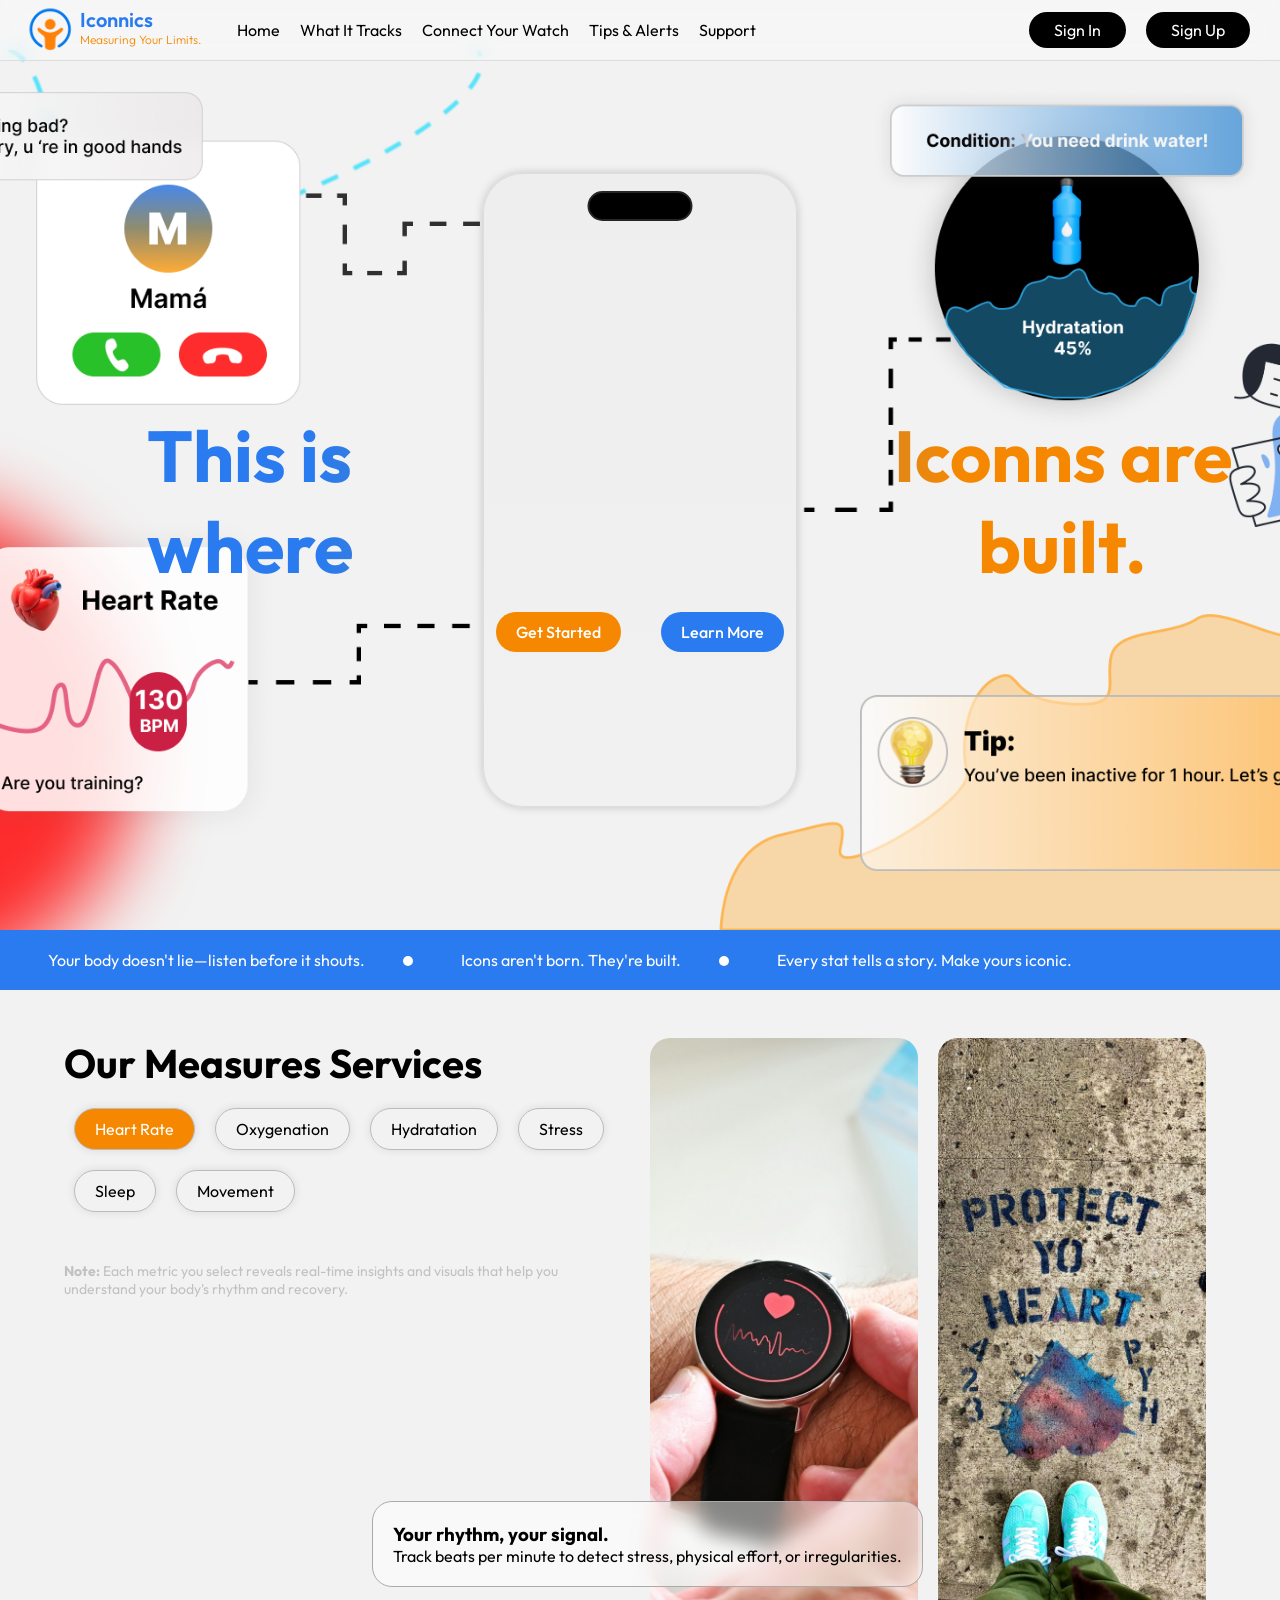
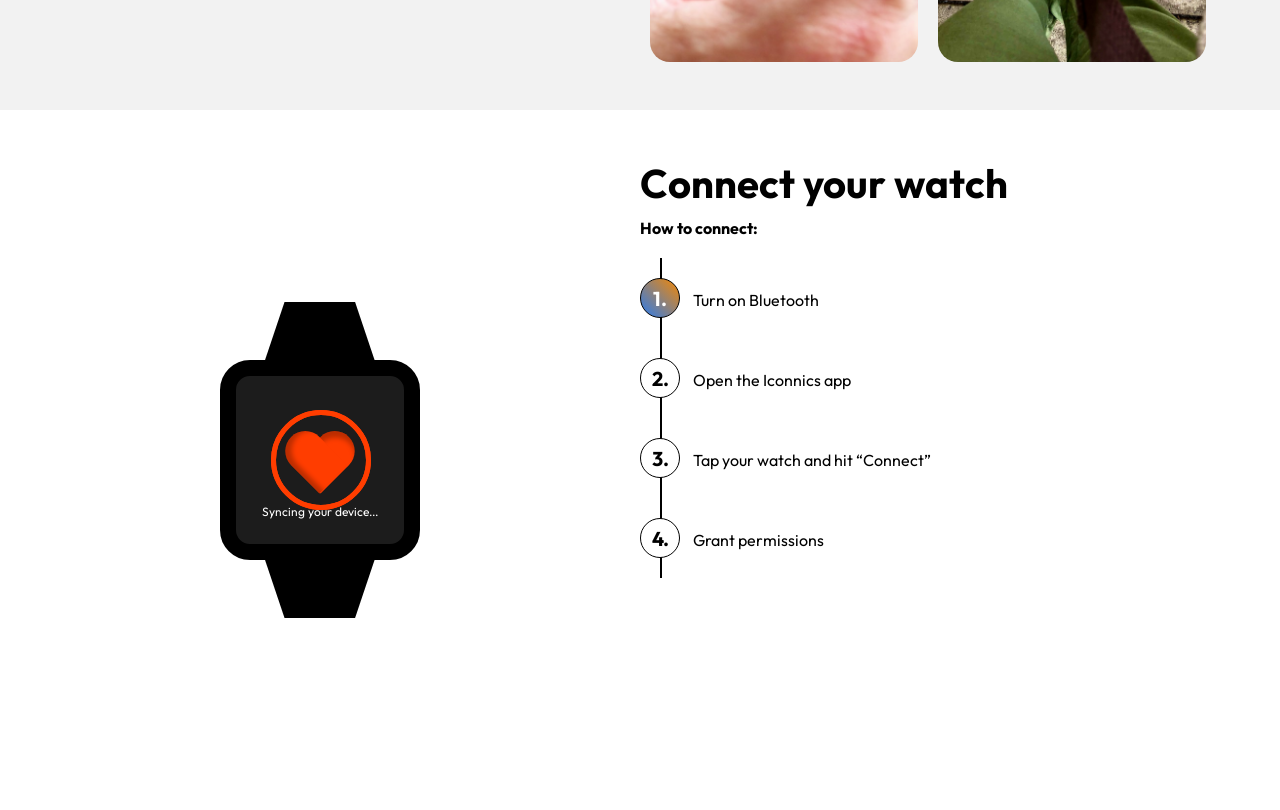
==== pages/index.html @ 95c413d4 "home page maybe ready" ====
<!DOCTYPE html>
<html lang="en">

<head>
    <meta charset="UTF-8">
    <meta name="viewport" content="width=device-width, initial-scale=1.0">
    <title>Iconnics - Ready to crush it today?</title>
    <link rel="shortcut icon" href="../images/iconnics_logo.png" type="image/x-icon">
    <link rel="stylesheet" href="../css/styles.css">
    <link href='https://cdn.boxicons.com/fonts/basic/boxicons.min.css' rel='stylesheet'>
</head>

<body>
    <div class="home_ct">
        <header class="ct_hdr">
            <div class="hdr_logo">
                <img src="../images/iconnics_logo.png" alt="Iconnics Logo">
                <p>Iconnics <span>Measuring Your Limits.</span></p>
            </div>
            <nav class="hdr_nav">
                <ul>
                    <li><a href="index.html">Home</a></li>
                    <li><a href="#features">What It Tracks</a></li>
                    <li><a href="#sync">Connect Your Watch</a></li>
                    <li><a href="#alerts">Tips & Alerts</a></li>
                    <li><a href="#support">Support</a></li>

                </ul>
                <ul>
                    <li><a href="login.html">Sign In</a></li>
                    <li><a href="register.html">Sign Up</a></li>
                </ul>
            </nav>
        </header>
        <div class="vid_ct">
            <div class="caption_vid">
                <h1>This is where <span></span> Iconns are built.</h1>
                <div class="ct_btns_vid">
                    <a href="#" class="btn_vid">Get Started</a>
                    <a href="#" class="btn_vid">Learn More</a>
                </div>
            </div>
            <div class="iphone_dinamic">
                <div class="island" id="island">
                    <div class="noti_island">
                        <div class="icon_app"><img src="../images/iconnics_logo.png" alt=""></div>

                        <div class="noti_cap">
                            <p><strong>Iconnics</strong> <span> • 1m</span></p>
                            <p>You haven't logged water in 3 hours. Stay fresh!</p>
                        </div>
                    </div>
                    <audio src="../audios/Note-iPhone.mp3" id="noti_motion"></audio>
                </div>
                <div class="cntnt">
                    <video src="../videos/men_gym.mp4" muted loop autoplay></video>
                </div>
            </div>
        </div>
        <div class="carousel_quotes">
            <div class="quote_ct">
                <div class="quote">
                    <p>Your body doesn't lie—listen before it shouts.</p>
                </div>
                <div class="quote">
                    <p>Icons aren't born. They're built.</p>
                </div>
                <div class="quote">
                    <p>Every stat tells a story. Make yours iconic.</p>
                </div>
            </div>
        </div>
        <div class="features" id="features">
            <div class="tracks">
                <div class="slctor_tracks">
                    <h2>Our Measures Services</h2>
                    <ul class="item_slctor">
                        <li class="measure active">Heart Rate</li>
                        <li class="measure">Oxygenation</li>
                        <li class="measure">Hydratation</li>
                        <li class="measure">Stress</li>
                        <li class="measure">Sleep</li>
                        <li class="measure">Movement</li>
                    </ul>
                    <ul class="notes">
                        <li>
                            <p><strong>Note: </strong> Each metric you select reveals real-time insights and visuals
                                that help you understand your body's rhythm and recovery.</p>
                        </li>
                    </ul>
                </div>
                <div class="imgs_tracks">
                    <div class="measures active">
                        <div class="item_img"><img src="../images/heart.jpg" alt=""></div>
                        <div class="item_img"><img src="../images/rate_heart.jpg" alt=""></div>
                        <div class="bubble">
                            <i class="bx bx-info-circle"></i>
                            <h3>Your rhythm, your signal.</h3>
                            <p>Track beats per minute to detect stress, physical effort, or irregularities.</p>
                        </div>
                    </div>

                    <div class="measures">
                        <div class="item_img"><img src="../images/blood.jpg" alt=""></div>
                        <div class="item_img"><img src="../images/blood_globes.jpg" alt=""></div>
                        <div class="bubble">
                            <i class="bx bx-info-circle"></i>
                            <h3>Breathe with clarity.</h3>
                            <p>Measure blood oxygen levels to ensure your body's absorbing what it needs.</p>
                        </div>
                    </div>

                    <div class="measures">
                        <div class="item_img"><img src="../images/hydrate.avif" alt=""></div>
                        <div class="item_img"><img src="../images/water.avif" alt=""></div>
                        <div class="bubble">
                            <i class="bx bx-info-circle"></i>
                            <h3>Stay fluid.</h3>
                            <p>Detect signs of dehydration and maintain optimal water balance.</p>
                        </div>
                    </div>

                    <div class="measures">
                        <div class="item_img"><img src="../images/stressed.jpg" alt=""></div>
                        <div class="item_img"><img src="../images/stress_women.jpg" alt=""></div>
                        <div class="bubble">
                            <i class="bx bx-info-circle"></i>
                            <h3>Your mind speaks too.</h3>
                            <p>Analyze tension patterns and get alerts when your body needs a break.</p>
                        </div>
                    </div>

                    <div class="measures">
                        <div class="item_img"><img src="../images/sleep_tracker.jpg" alt=""></div>
                        <div class="item_img"><img src="../images/sleeping.avif" alt=""></div>
                        <div class="bubble">
                            <i class="bx bx-info-circle"></i>
                            <h3>Rest well, perform better.</h3>
                            <p>Evaluate sleep quality and duration to boost recovery and daily energy.</p>
                        </div>
                    </div>

                    <div class="measures">
                        <div class="item_img"><img src="../images/run_walk.jpg" alt=""></div>
                        <div class="item_img"><img src="../images/bikes_run.jpg" alt=""></div>
                        <div class="bubble">
                            <i class="bx bx-info-circle"></i>
                            <h3>Every step matters.</h3>
                            <p>Track physical activity—from walks to workouts—to keep your rhythm strong.</p>
                        </div>
                    </div>
                </div>
            </div>
        </div>
        <div class="sync" id="sync">
            <div class="watch_device">
                <div class="watch">
                    <div class="loaders"><span class="radar"></span><span class="loader"></span></div>
                    <div class="watch_txt">
                        <p>Syncing your device...</p>
                    </div>
                </div>
            </div>
            <div class="steps">
                <h2>Connect your watch</h2>
                <p><strong>How to connect:</strong></p>
                <div class="quick_steps">
                    <ol>
                        <li class="stp_item active"><span>1. </span> Turn on Bluetooth</li>
                        <li class="stp_item"><span>2. </span> Open the Iconnics app</li>
                        <li class="stp_item"><span>3. </span> Tap your watch and hit “Connect”</li>
                        <li class="stp_item"><span>4. </span> Grant permissions</li>
                     </ol>
                </div>
            </div>
        </div>
    </div>
    <script src="../js/index.js"></script>
</body>

</html>
---- css/styles.css ----
@import url('https://fonts.googleapis.com/css2?family=Outfit:wght@100..900&display=swap');
@import url(../css/loader.css);
@import url(../css/radar.css);
*{
    padding: 0;
    margin: 0;
    box-sizing: border-box;
}
html{
    scroll-behavior: smooth;
}
body{
    font-family: 'Outfit', sans-serif;
    margin: 0;
    background-color: #f2f2f2;
    padding: 0;
    box-sizing: border-box;
}
.home_ct{
    width: 100%;
    overflow: hidden;
}
.home_ct .ct_hdr{
    width: 100%;
    height: auto;
    position: fixed;
    top: 0;
    border-bottom: 1px solid #ddd;
    z-index: 500;
    background-color: #ffffff50;
    backdrop-filter: blur(10px);
    -webkit-backdrop-filter: blur(10px);
    display: flex;
    justify-content: space-between;
    align-items: center;
    padding: 0 20px;
}
.home_ct .ct_hdr .hdr_logo{
    width: 20%;
    overflow: hidden;
    display: inline-flex;
    align-items: center;
    justify-content: flex-start;
}
.home_ct .ct_hdr .hdr_logo img{
    width: 60px;
    height: 60px;
    object-fit: cover;
    object-position: center;
    vertical-align: top;
}
.home_ct .ct_hdr .hdr_logo p{
    color: #297bef;
    font-size: 1.25rem;
    display: flex;
    flex-direction: column;
    line-height: 1.25rem;
    font-weight: 600;
}
.home_ct .ct_hdr .hdr_logo p span{
    font-size: 0.75rem;
    color: #f68801;
    border-radius: 15px;
    font-weight: 300;
}

.home_ct .ct_hdr .hdr_nav{
    display: flex;
    width: 100%;
    justify-content: space-between;
    align-items: center;
}
.home_ct .ct_hdr .hdr_nav ul{
    list-style: none;
    display: flex;
    align-items: center;
    justify-content: flex-end;
}
.home_ct .ct_hdr .hdr_nav ul li{
    padding: 0 10px;
    border-radius: 25px;
}
.home_ct .ct_hdr .hdr_nav ul li a{
    color: #000;
    display: inline-flex;
    align-items: center;
    text-decoration: none;
}

.home_ct .ct_hdr .hdr_nav ul:nth-child(2) li a{
    color: #fff;
    background-color: #000;
    padding: 8px 25px;
    border-radius: 25px;
    transition: all .3s ease;
}

.home_ct .vid_ct{
    width: 100%;
    height: calc(100vh - 20px);
    background-image: url(../images/Cover_HPage.png);
    background-position: center;
    background-size: cover;
    overflow: hidden;
    display: flex;
    align-items: center;
    position: relative;
    flex-direction: column;
    z-index: 1;
    margin-top: 50px;
    justify-content: center;
}
.home_ct .vid_ct .caption_vid{
    position: absolute;
    top: calc(50% - 80px);
    width: 100%;
    height: auto;
    text-align: center;
    color: transparent;
    background: linear-gradient(90deg, #297bef 25%, #f68801 75%);
    background-clip: text;
    font-weight: 700;
    z-index: 100;
}
.home_ct .vid_ct .caption_vid h1{
    font-size: 4.5rem;
    width: 100%;
    margin-left: 40px;
    display: inline-flex;
    align-items: center;
    justify-content: center;
}
.home_ct .vid_ct .caption_vid h1 span{
    display: inline-block;
    width: 350px;
    height: 10px;
}

.home_ct .vid_ct .caption_vid .ct_btns_vid{
    width: 100%;
    margin-top: 20px;
    display: flex;
    align-items: center;
    justify-content: center;
}
.home_ct .vid_ct .caption_vid .ct_btns_vid a{
    margin: 0 20px;
    padding: 10px 20px;
    border-radius: 25px;
    font-size: 1rem;
    color: #fff;
    font-weight: 500;
    background-color: #f68801;
    text-decoration: none;
}
.home_ct .vid_ct .caption_vid .ct_btns_vid a:nth-child(2){
    background-color: #297bef;
}
.home_ct .vid_ct .iphone_dinamic{
    width: 314px;
    height: 634px;
    padding: 10px;
    background: linear-gradient(180deg, #eee 0%, #f1f1f1 100%);
    border-radius: 40px;
    border: 1px solid #ddd;
    position: relative;
    overflow: hidden;
    box-shadow: 0 0 10px rgba(0,0,0,.2);
}

.home_ct .vid_ct .iphone_dinamic .island{
    width: 105px;
    height: 30px;
    border: 2px solid #252525;
    border-radius: 30px;
    background-color: #000;
    position: absolute;
    top: calc(5% - 15px);
    left: 50%;
    transform: translateX(-50%);
    z-index: 10;
}
.home_ct .vid_ct .iphone_dinamic .island .noti_island{
    opacity: 0;
    width: 100%;
    padding: 10px;
    transition: all .3s ease;
    height: 100%;
}
.home_ct .vid_ct .iphone_dinamic .island .noti_island .icon_app,
.home_ct .vid_ct .iphone_dinamic .island .noti_island .icon_app .noti_cap p{
    opacity: 0;
    transition: all .3s ease;
}
/*this animation need a active class to work*/
@keyframes expand {
    0%{
        width: 105px;
        height: 30px;
    }
    100%{
        width: 90%;
        height: 100px;
        border-radius: 20px;
    }
}

.home_ct .vid_ct .iphone_dinamic .island.active .noti_island{
    opacity: 1;
    display: flex;
    width: 100%;
    height: 100%;
    align-items: center;
    justify-content: space-between;
    animation-delay: 1s;
}
.home_ct .vid_ct .iphone_dinamic .island.active .noti_island .icon_app{
    width: 50px;
    height: 45px;
    margin-right: 10px;
    opacity: 1;
    border-radius: 10px;
    background-color: #fff;
    vertical-align: top;
}
.home_ct .vid_ct .iphone_dinamic .island.active .noti_island .icon_app img{
    width: 100%;
    height: 100%;
    object-fit: cover;
    object-position: center;
    vertical-align: top;
}
.home_ct .vid_ct .iphone_dinamic .island.active .noti_island .noti_cap{
    width: 100%;
    font-size: 0.85rem;
    font-weight: 500;
}
.home_ct .vid_ct .iphone_dinamic .island.active .noti_island .noti_cap p:nth-child(1){
    font-weight: 700;
    display: flex;
    opacity: 1;
    color: #fff;
    justify-content: space-between;
}
.home_ct .vid_ct .iphone_dinamic .island.active .noti_island .noti_cap p:nth-child(2){
    font-weight: 400;
    opacity: 1;
    color: #fff;
}

.home_ct .vid_ct .iphone_dinamic .cntnt{
    width: 100%;
    height: 100%;
    border-radius: 30px;
    overflow: hidden;
}
.home_ct .vid_ct .iphone_dinamic .cntnt video{
    width: 100%;
    height: 100%;
    object-fit: cover;
    object-position: center;
}
.home_ct .carousel_quotes{
    width: 100%;
    height: auto;
    padding: 20px 0;
    background-color: #297bef;
    color: #fff;
    overflow: hidden;
}
.home_ct .carousel_quotes .quote_ct{
    display: inline-flex;
    white-space: nowrap;
    position: relative;
    animation: scrollQuotes 30s linear infinite;
}
.home_ct .carousel_quotes .quote_ct .quote{
    padding: 0 3rem;
    position: relative;
    display: inline-flex;
    align-items: center;
    justify-content: flex-end;
}
.home_ct .carousel_quotes .quote_ct .quote:nth-child(1):after,
.home_ct .carousel_quotes .quote_ct .quote:nth-child(2):after{
    position: absolute;
    content: "";
    padding: 5px;
    display: inline-block;
    top: calc(50% - 4px);
    z-index: 1;
    right: 0;
    border-radius: 50%;
    background-color: #fff;
}
@keyframes scrollQuotes {
  0% {
    transform: translateX(150%);
  }
  100% {
    transform: translateX(-100%);
  }
}
.home_ct .features{
    width: 100%;
    overflow: hidden;
    height: 80vh;
    display: flex;
    align-items: flex-start;
    justify-content: flex-start;
}
.home_ct .features .tracks{
    width: 90%;
    height: 100%;
    padding: 3rem 0;
    margin: auto;
    display: flex;
    align-items: flex-start;
    justify-content: space-between;
}
.home_ct .features .tracks .slctor_tracks{
    width: 50%;
    overflow: hidden;
}
.home_ct .features .tracks .slctor_tracks h2{
    font-size: 2.5rem;
    font-weight: 700;
    color: #000;
}
.home_ct .features .tracks .slctor_tracks .item_slctor,
.home_ct .features .tracks .slctor_tracks .notes{
    width: 100%;
    display: flex;
    margin: 10px 0;
    flex-wrap: wrap;
    list-style: none;
}
.home_ct .features .tracks .slctor_tracks .notes p{
    font-size: .875rem;
    color: #c1c1c1;
    margin: 30px 0;
    padding-right: 4.5rem;
}
.home_ct .features .tracks .slctor_tracks .item_slctor li{
    padding: 10px 20px;
    border-radius: 25px;
    margin: 10px;
    box-shadow: 0 0 10px rgba(0,0,0,.1);
    border: 1px solid #bbb;
    cursor: pointer;
    transition: all .3s ease;
}
.home_ct .features .tracks .slctor_tracks .item_slctor li:hover{
    background-color: #f68801;
    color: #fff;
}
.home_ct .features .tracks .slctor_tracks .item_slctor li.active{
    background-color: #f68801;
    color: #fff;
}
.home_ct .features .tracks .imgs_tracks{
    width: 50%;
    height: 100%;
    display: flex;
    align-items: center;
}
.home_ct .features .tracks .imgs_tracks .measures{
    min-width: 100%;
    height: 100%;
    display: none;
    position: relative;
    align-items: flex-start;
    flex-wrap: wrap;
}
.home_ct .features .tracks .imgs_tracks .measures .item_img{
    width: calc(50% - 20px);
    margin: 0 10px;
    height: 100%;
}
.home_ct .features .tracks .imgs_tracks .measures .item_img img{
    width: 100%;
    height: 100%;
    object-fit: cover;
    object-position: center;
    vertical-align: top;
    border-radius: 20px;
}
.home_ct .features .tracks .imgs_tracks .measures .bubble{
    position: absolute;
    width: max-content;
    opacity: 0;
    padding: 20px;
    background-color: #ffffff80;
    backdrop-filter: blur(10px);
    outline: none;
    height: max-content;
    left: calc(-50% + 20px);
    bottom: calc(20% - 50px);
    border-radius: 20px;
    display: flex;
    align-items: flex-start;
    justify-content: center;
    flex-direction: column;
    border: 1px solid #aaa;
    z-index: 100;
    transition: all .3s ease;
}
.home_ct .features .tracks .imgs_tracks .measures .bubble i{
    font-size: 2rem;
}
/*measures active class added*/
.home_ct .features .tracks .imgs_tracks .measures.active{
    display: flex;
}
.home_ct .features .tracks .imgs_tracks .measures.active .item_img{
    animation: zoomMove 1s ease-in forwards;
    display: block;
}
.home_ct .features .tracks .imgs_tracks .measures.active .item_img:nth-child(2){
    animation-delay: .03s;
}
.home_ct .features .tracks .imgs_tracks .measures.active .bubble{
    animation: moveBubble 1s ease-in forwards;
    animation-delay: 1s;
}
@keyframes zoomMove {
    0%{
        transform: scale(.5) translateY(150%);
        opacity: 0;
    }
    100%{
        transform: scale(1) translateY(0);
        opacity: 1;
    }
}
@keyframes moveBubble {
    0%{
        transform: scale(.5) translateX(100%);
        opacity: 0;
    }
    100%{
        transform: scale(1) translateX(0);
        opacity: 1;
    }
}
/*sync section*/
.home_ct .sync{
    width: 100%;
    height: calc(80vh - 20px);
    padding: 3rem 0;
    background-color: #fff;
    display: flex;
    align-items: center;
    justify-content: center;
}
.home_ct .sync .watch_device{
    width: 50%;
}
.home_ct .sync .watch_device .watch{
    width: 200px;
    height: 200px;
    margin: auto;
    background: #1c1c1c;
    border: 1rem solid #000;
    position: relative;
    border-radius: 30px;
}
.home_ct .sync .watch_device .watch::before{
    content: "";
    z-index: 1;
    background-color: #000;
    top: calc(-50% + 10px);
    left: calc(50% - 59px);
    width: 70%;
    height: 70px;
    clip-path: polygon(20% 0%, 80% 0%, 100% 100%, 0% 100%);
    position: absolute;
}
.home_ct .sync .watch_device .watch::after{
    content: "";
    z-index: 1;
    background-color: #000;
    bottom: calc(-50% + 10px);
    left: calc(50% - 59px);
    width: 70%;
    height: 70px;
    clip-path: polygon(20% 0%, 80% 0%, 100% 100%, 0% 100%);
    transform: rotate(180deg);
    position: absolute;
}

.home_ct .sync .watch_device .watch .loaders{
    width: 100%;
    height: 100%;
    position: relative;
}
.home_ct .sync .watch_device .watch .watch_txt{
    position: absolute;
    bottom: 25px;
    color: #fff;
    width: 100%;
    text-align: center;
    font-size: .75rem;
}
.home_ct .sync .steps{
    width: 50%;
    height: 100%;
}
.home_ct .sync .steps h2{
    font-size: 2.5rem;
    font-weight: 700;
    margin-bottom: 10px;
}
.home_ct .sync .steps .quick_steps ol{
    width: 100%;
    position: relative;
    list-style: none;
    margin: 20px 0;
}
.home_ct .sync .steps .quick_steps ol li{
    padding: 20px 0;
}
.home_ct .sync .steps .quick_steps ol li span{
    font-size: 1.25rem;
    font-weight: 700;
    width: 40px;
    height: 40px;
    border: 1px solid #000;
    margin-right: 10px;
    color: #000;
    background-color: #fff;
    transition: .3s ease all;
    display: inline-flex;
    align-items: center;
    justify-content: center;
    position: relative;
    z-index: 2;
    border-radius: 50%;
}
.home_ct .sync .steps .quick_steps ol li.active span{
    background: linear-gradient(45deg, #297bef 0%, #f68801 100%);
    color: #fff;
}
.home_ct .sync .steps .quick_steps ol::before{
    width: 2px;
    height: 100%;
    content: "";
    background-color: #000;
    position: absolute;
    top: 0;
    left: 20px;
    z-index: 1;
}
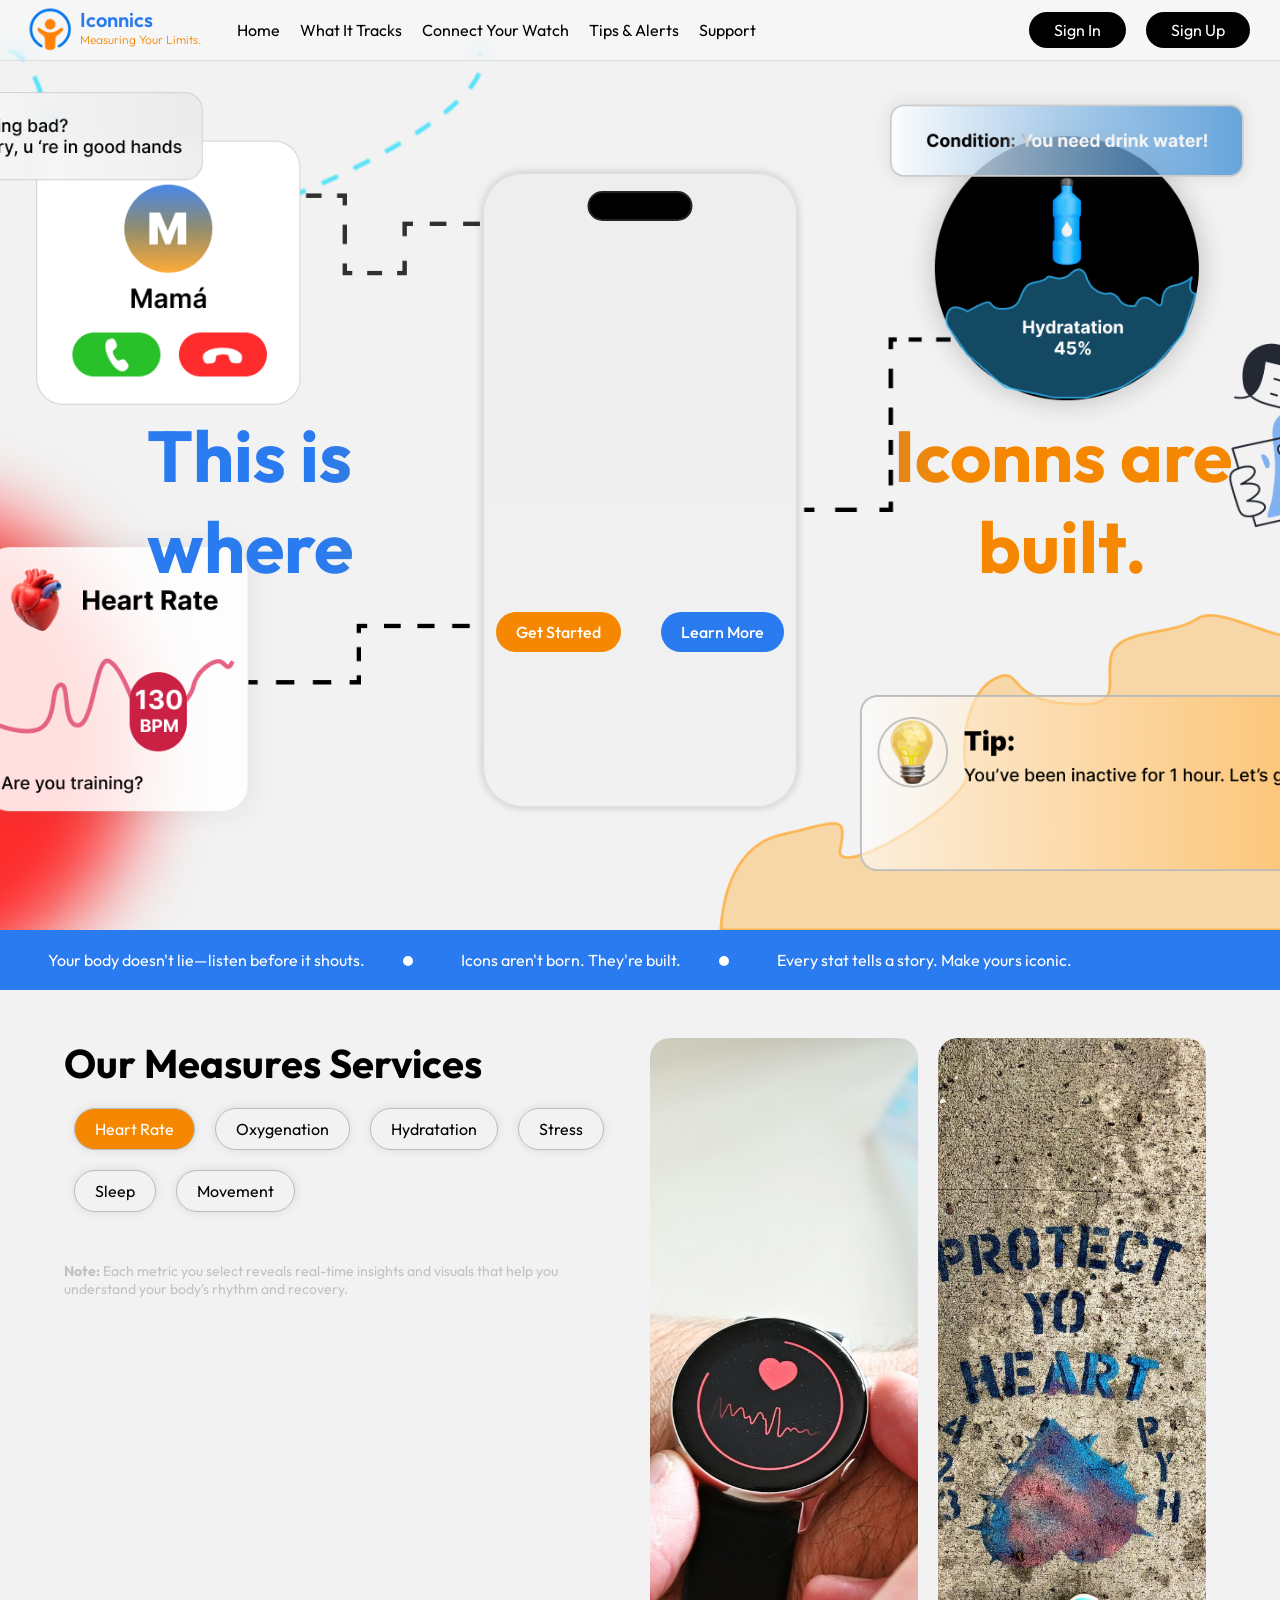
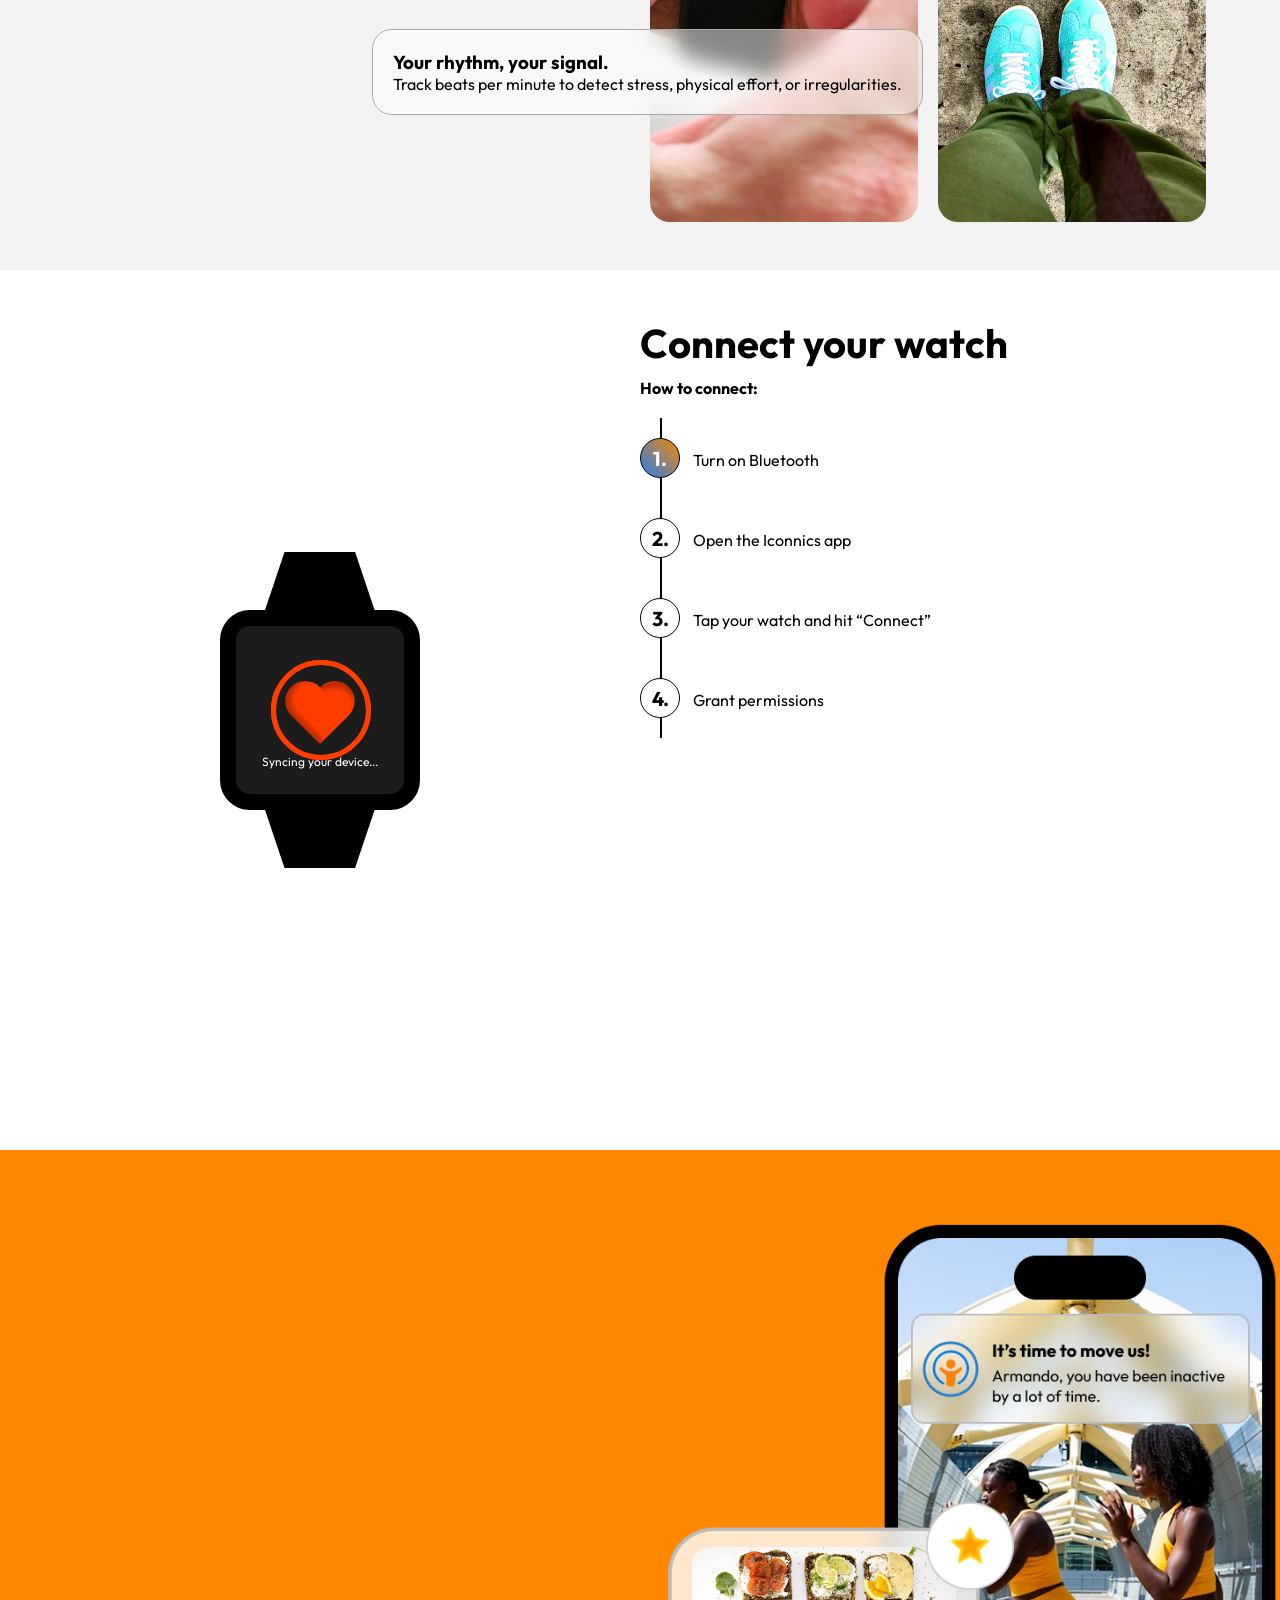
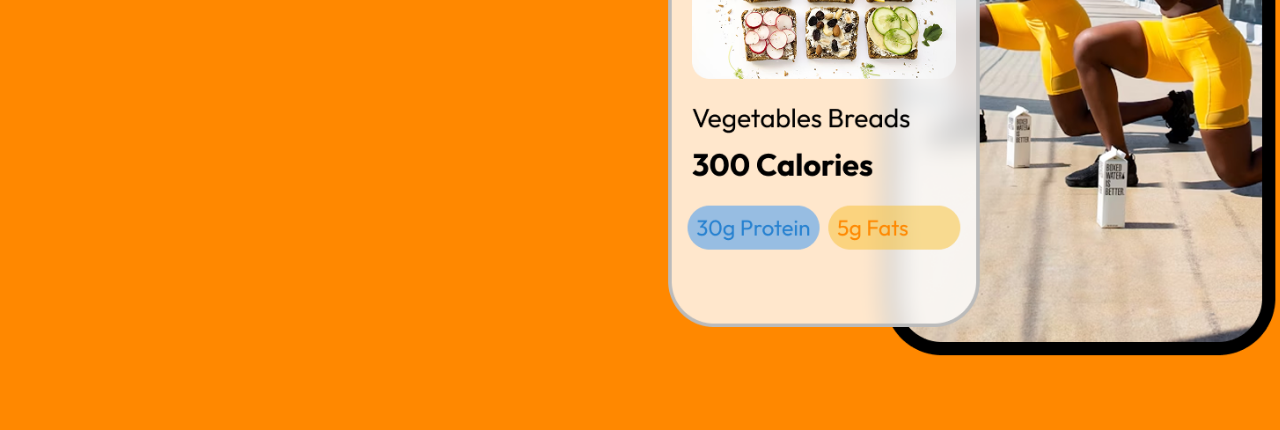
==== commit 7c8cd96a: "home page maybe finished" ====
--- a/pages/index.html
+++ b/pages/index.html
@@ -174,6 +174,9 @@
                 </div>
             </div>
         </div>
+        <div class="alerts" id="alerts">
+            <div class="cap_alerts"></div>
+        </div>
     </div>
     <script src="../js/index.js"></script>
 </body>
--- a/css/styles.css
+++ b/css/styles.css
@@ -304,7 +304,7 @@
 .home_ct .features{
     width: 100%;
     overflow: hidden;
-    height: 80vh;
+    height: calc(100vh - 20px);
     display: flex;
     align-items: flex-start;
     justify-content: flex-start;
@@ -446,7 +446,7 @@
 /*sync section*/
 .home_ct .sync{
     width: 100%;
-    height: calc(80vh - 20px);
+    height: calc(100vh - 20px);
     padding: 3rem 0;
     background-color: #fff;
     display: flex;
@@ -550,4 +550,12 @@
     top: 0;
     left: 20px;
     z-index: 1;
+}
+.home_ct .alerts{
+    width: 100%;
+    height: calc(100vh - 20px);
+    background-image: url(../images/alerts.png);
+    background-position: center;
+    background-size: cover;
+    vertical-align: top;
 }
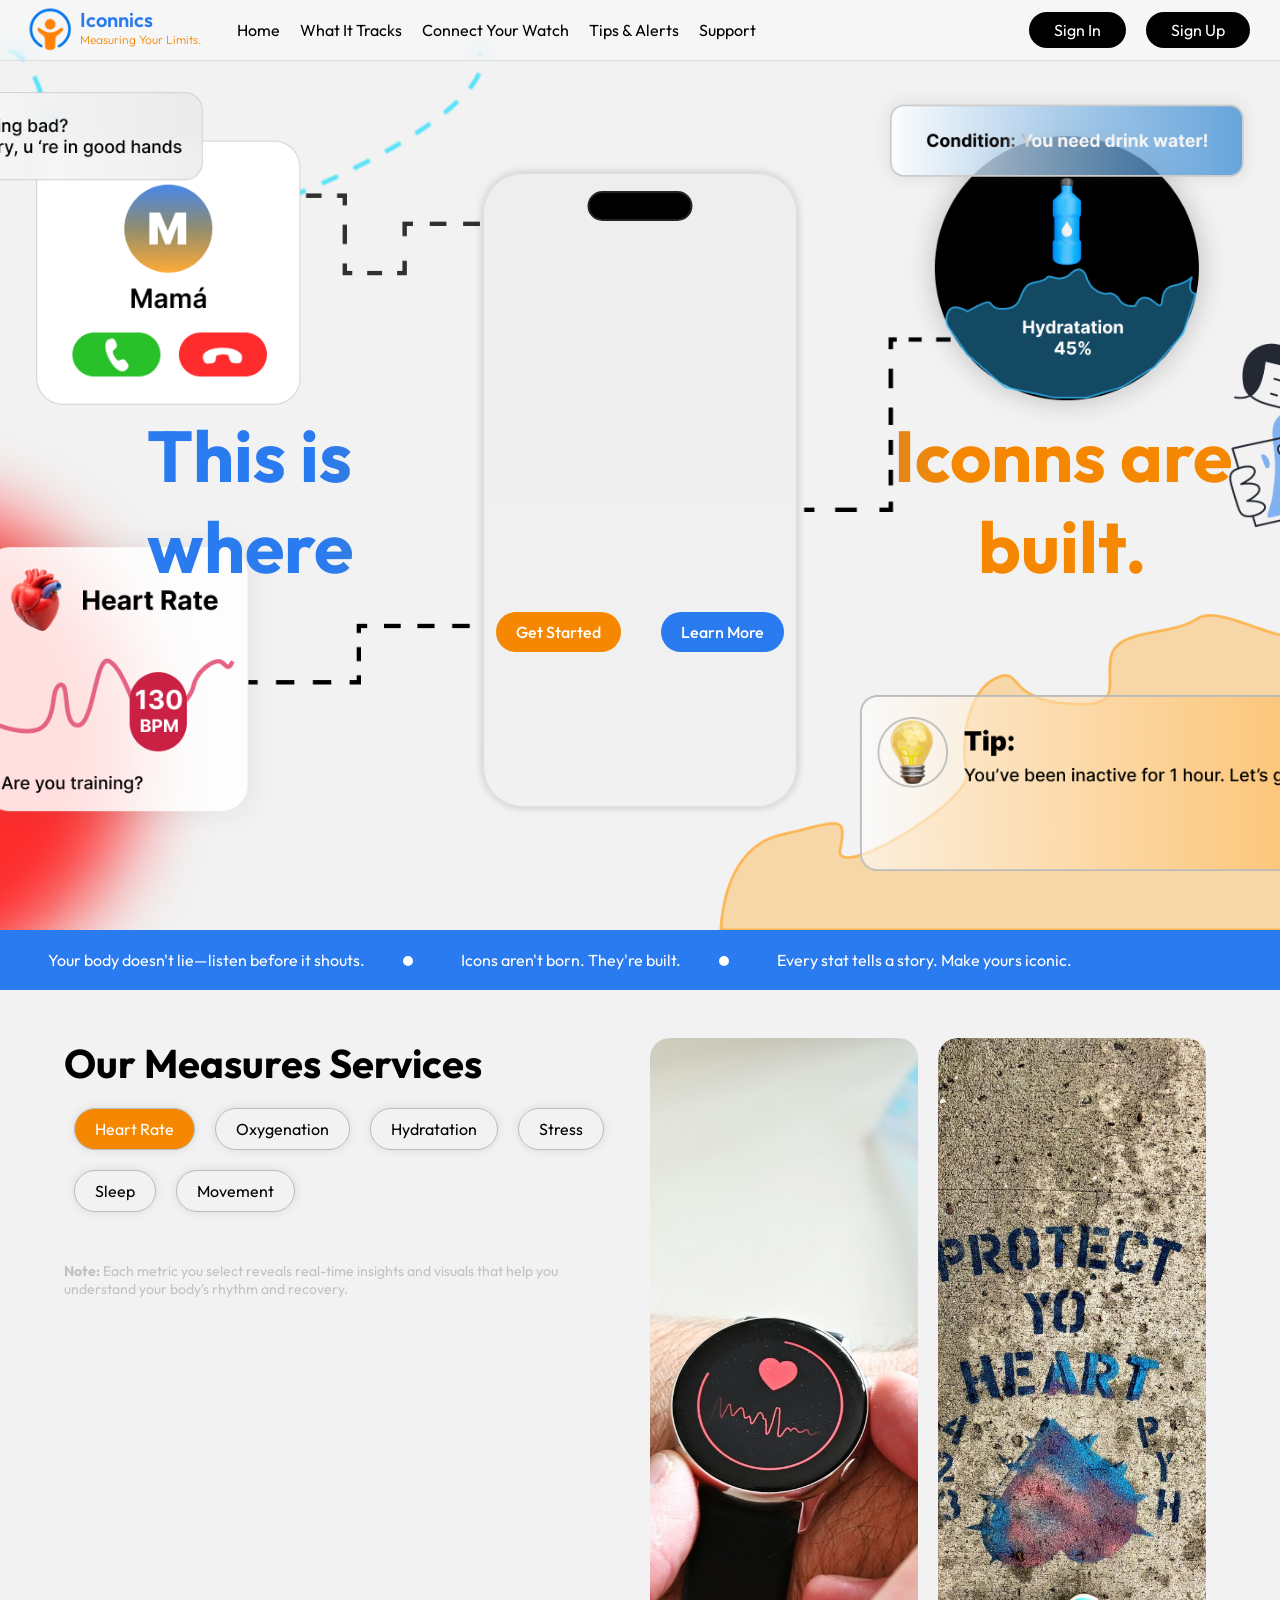
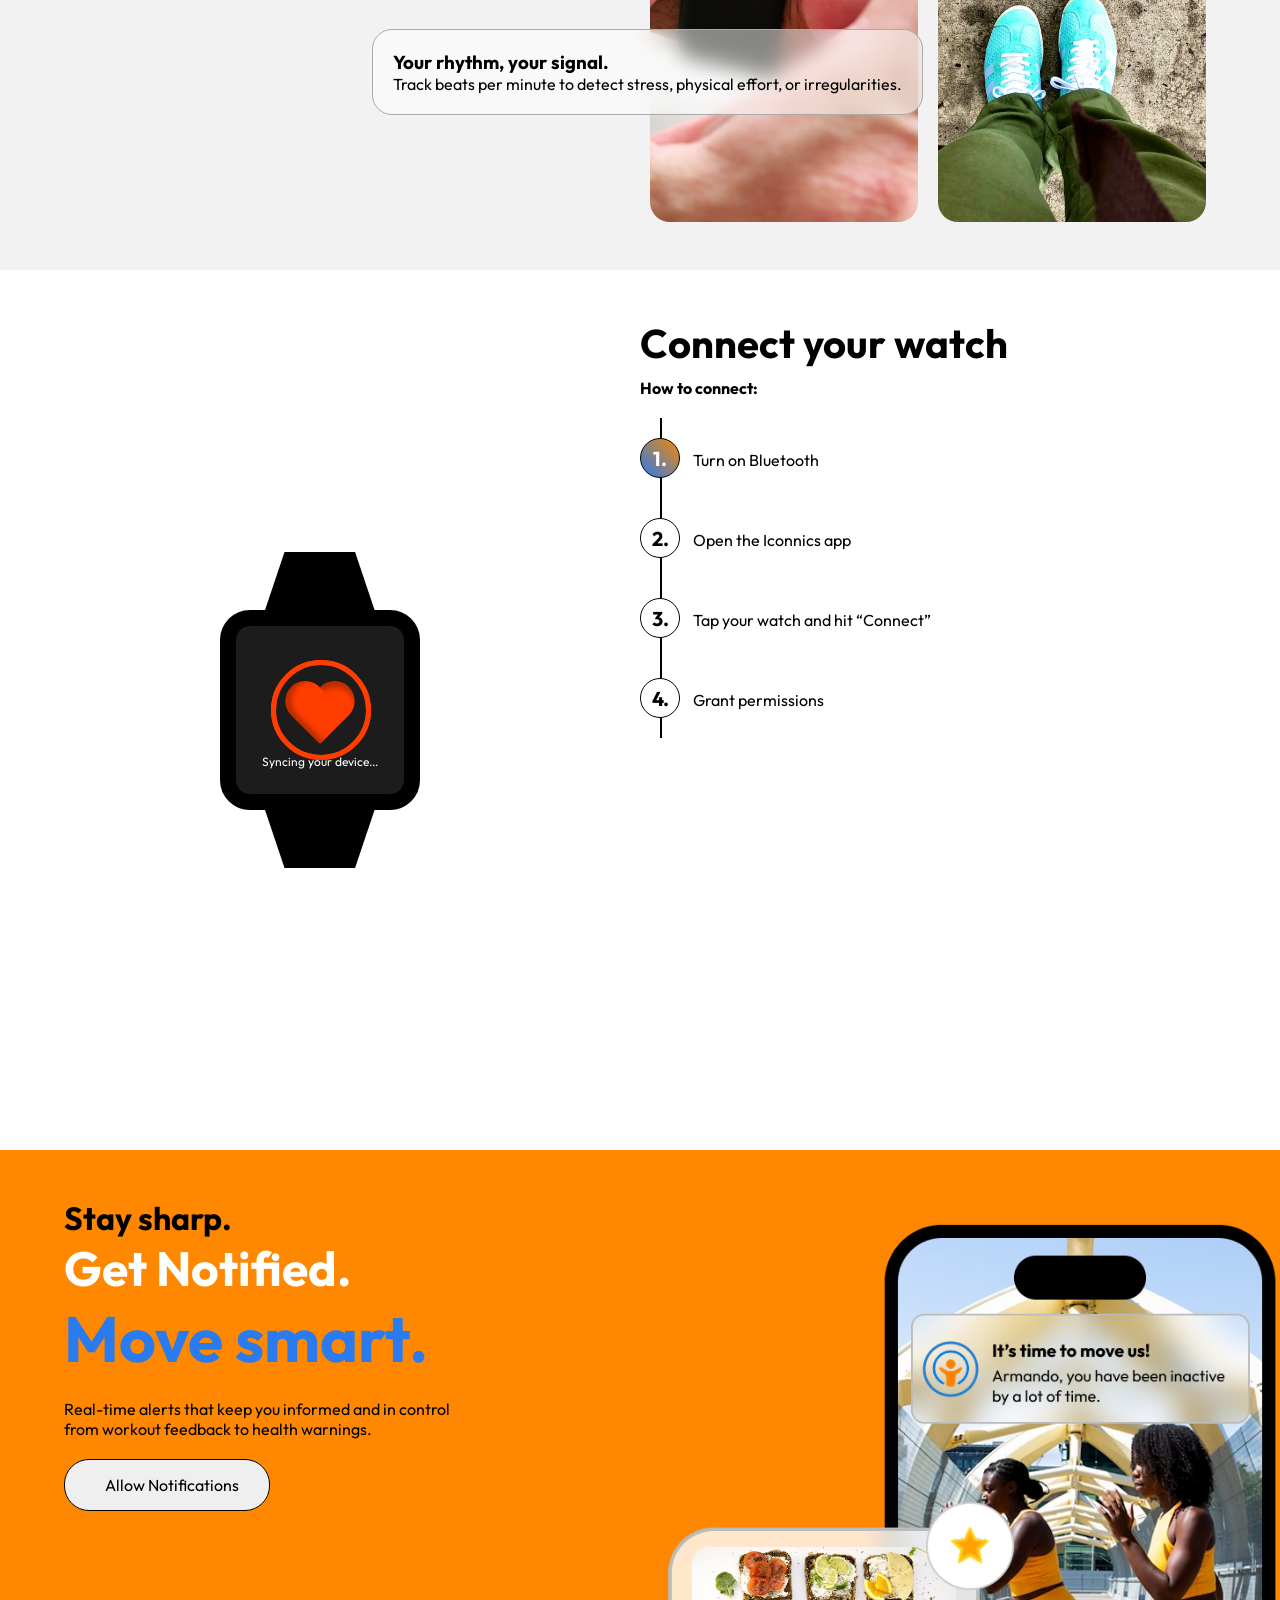
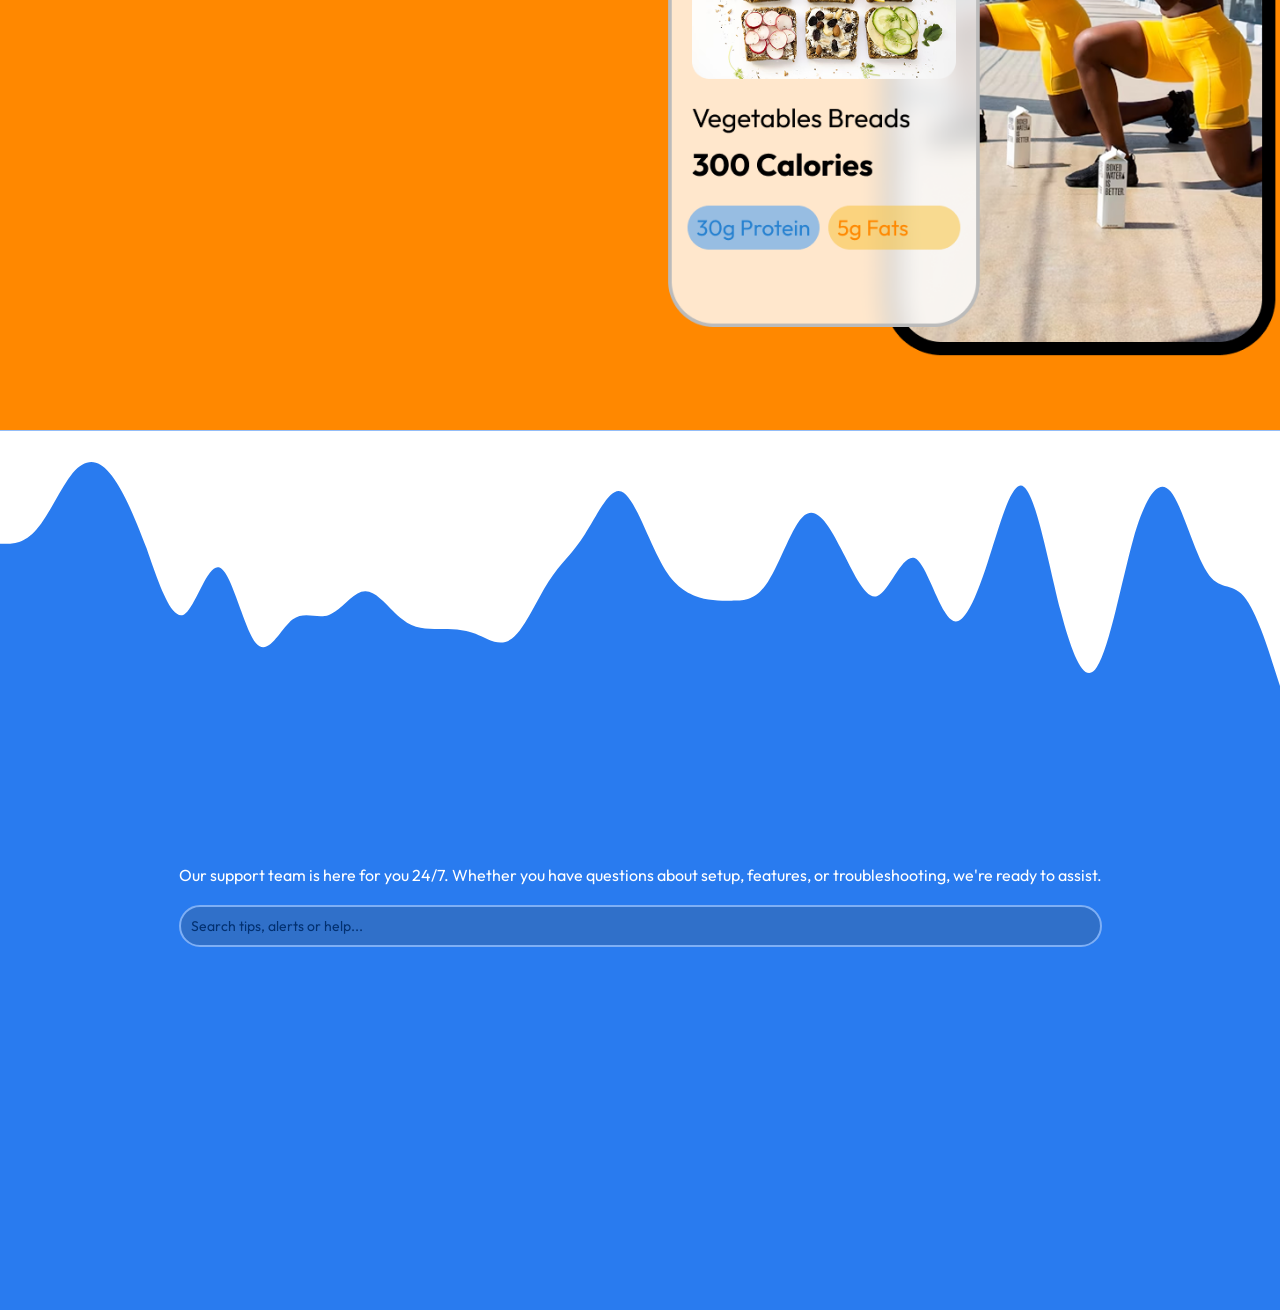
==== commit e96887fc: "landing finished" ====
--- a/pages/index.html
+++ b/pages/index.html
@@ -175,7 +175,25 @@
             </div>
         </div>
         <div class="alerts" id="alerts">
-            <div class="cap_alerts"></div>
+            <div class="cap_alerts">
+                <h4>Stay sharp.</h4>
+                <h3>Get Notified.</h3>
+                <h2>Move smart.</h2>
+                <p>Real-time alerts that keep you informed and in control <br>from workout feedback to health warnings.</p>
+                <div class="btn_push">
+                    <button id="allownoti" type="button" role="button"> <i class="bx bx-bell"></i> Allow Notifications</button>
+                </div>
+            </div>
+        </div>
+        <div class="support" id="support">
+            <div class="support_ct">
+                <h2>Need Help?</h2>
+                <p>Our support team is here for you 24/7. Whether you have questions about setup, features, or troubleshooting, we're ready to assist.</p>
+                <div class="srchr">
+                    <input type="text" placeholder="Search tips, alerts or help...">
+                </div>
+                <svg xmlns="http://www.w3.org/2000/svg" viewBox="0 0 1440 320"><path fill="#fff" fill-opacity="1" d="M0,32L6.9,53.3C13.7,75,27,117,41,133.3C54.9,149,69,139,82,160C96,181,110,235,123,250.7C137.1,267,151,245,165,197.3C178.3,149,192,75,206,53.3C219.4,32,233,64,247,117.3C260.6,171,274,245,288,256C301.7,267,315,213,329,170.7C342.9,128,357,96,370,106.7C384,117,398,171,411,176C425.1,181,439,139,453,133.3C466.3,128,480,160,494,186.7C507.4,213,521,235,535,224C548.6,213,562,171,576,149.3C589.7,128,603,128,617,128C630.9,128,645,128,658,133.3C672,139,686,149,699,176C713.1,203,727,245,741,250.7C754.3,256,768,224,782,202.7C795.4,181,809,171,823,149.3C836.6,128,850,96,864,85.3C877.7,75,891,85,905,90.7C918.9,96,933,96,946,96C960,96,974,96,987,106.7C1001.1,117,1015,139,1029,138.7C1042.3,139,1056,117,1070,112C1083.4,107,1097,117,1111,106.7C1124.6,96,1138,64,1152,80C1165.7,96,1179,160,1193,165.3C1206.9,171,1221,117,1234,112C1248,107,1262,149,1275,186.7C1289.1,224,1303,256,1317,272C1330.3,288,1344,288,1358,272C1371.4,256,1385,224,1399,208C1412.6,192,1426,192,1433,192L1440,192L1440,320L1433.1,320C1426.3,320,1413,320,1399,320C1385.1,320,1371,320,1358,320C1344,320,1330,320,1317,320C1302.9,320,1289,320,1275,320C1261.7,320,1248,320,1234,320C1220.6,320,1207,320,1193,320C1179.4,320,1166,320,1152,320C1138.3,320,1125,320,1111,320C1097.1,320,1083,320,1070,320C1056,320,1042,320,1029,320C1014.9,320,1001,320,987,320C973.7,320,960,320,946,320C932.6,320,919,320,905,320C891.4,320,878,320,864,320C850.3,320,837,320,823,320C809.1,320,795,320,782,320C768,320,754,320,741,320C726.9,320,713,320,699,320C685.7,320,672,320,658,320C644.6,320,631,320,617,320C603.4,320,590,320,576,320C562.3,320,549,320,535,320C521.1,320,507,320,494,320C480,320,466,320,453,320C438.9,320,425,320,411,320C397.7,320,384,320,370,320C356.6,320,343,320,329,320C315.4,320,302,320,288,320C274.3,320,261,320,247,320C233.1,320,219,320,206,320C192,320,178,320,165,320C150.9,320,137,320,123,320C109.7,320,96,320,82,320C68.6,320,55,320,41,320C27.4,320,14,320,7,320L0,320Z"></path></svg>
+            </div>
         </div>
     </div>
     <script src="../js/index.js"></script>
--- a/css/styles.css
+++ b/css/styles.css
@@ -550,6 +550,7 @@
     top: 0;
     left: 20px;
     z-index: 1;
+
 }
 .home_ct .alerts{
     width: 100%;
@@ -558,4 +559,92 @@
     background-position: center;
     background-size: cover;
     vertical-align: top;
+}
+.home_ct .alerts .cap_alerts{
+    width: 90%;
+    margin: auto;
+    padding: 3rem 0;
+}
+.home_ct .alerts .cap_alerts h4{
+    font-size: 2rem;
+}
+.home_ct .alerts .cap_alerts h3{
+    font-size: 3rem;
+    color: #fff;
+}
+.home_ct .alerts .cap_alerts h2{
+    font-size: 4rem;
+    color: #297bef;
+    margin-bottom: 20px;
+}
+.home_ct .alerts .cap_alerts .btn_push{
+    margin-top: 20px;
+}
+.home_ct .alerts .cap_alerts .btn_push button{
+    padding: 15px 30px;
+    font-size: 1rem;
+    border: 1px solid #000;
+    border-radius: 25px;
+    backdrop-filter: blur(10px);
+    display: inline-flex;
+    align-items: center;
+    justify-content: center;
+    color: #000;
+    font-family: inherit;
+    outline: none;
+    cursor: pointer;
+    transition: all .3s ease;
+}
+.home_ct .alerts .cap_alerts .btn_push button i{
+    margin: 0 5px;
+}
+.home_ct .support{
+    width: 100%;
+    height: calc(100vh - 20px);
+    overflow: hidden;
+    position: relative;
+    display: flex;
+    align-items: center;
+    color: #fff;
+    justify-content: center;
+    text-align: center;
+    background-color: #297bef;
+}
+.home_ct .support h2{
+    font-size: 3.5rem;
+    display: block;
+    font-weight: 800;
+    background-image: url(../images/pattern.jpg);
+    background-position: center;
+    color: transparent;
+    background-size: contain;
+    background-attachment: fixed;
+    background-clip: text;
+    margin: 10px 0;
+}
+.home_ct .support .srchr input{
+    display: inline-flex;
+    align-items: center;
+    width: 100%;
+    margin: 20px 0;
+    justify-content: center;
+    padding: 10px;
+    border-radius: 25px;
+    text-decoration: none;
+    font-size: .875rem;
+    font-family: inherit;
+    background: #3070c9;
+    color: #fff;
+    outline: none;
+    border: 2px solid #7eaff5;
+}
+.home_ct .support .srchr input::placeholder{
+    color: #023070;
+}
+.home_ct .support svg{
+    position: absolute;
+    top: 0;
+    transform: rotate(180deg);
+    left: 0;
+    width: 100%;
 }
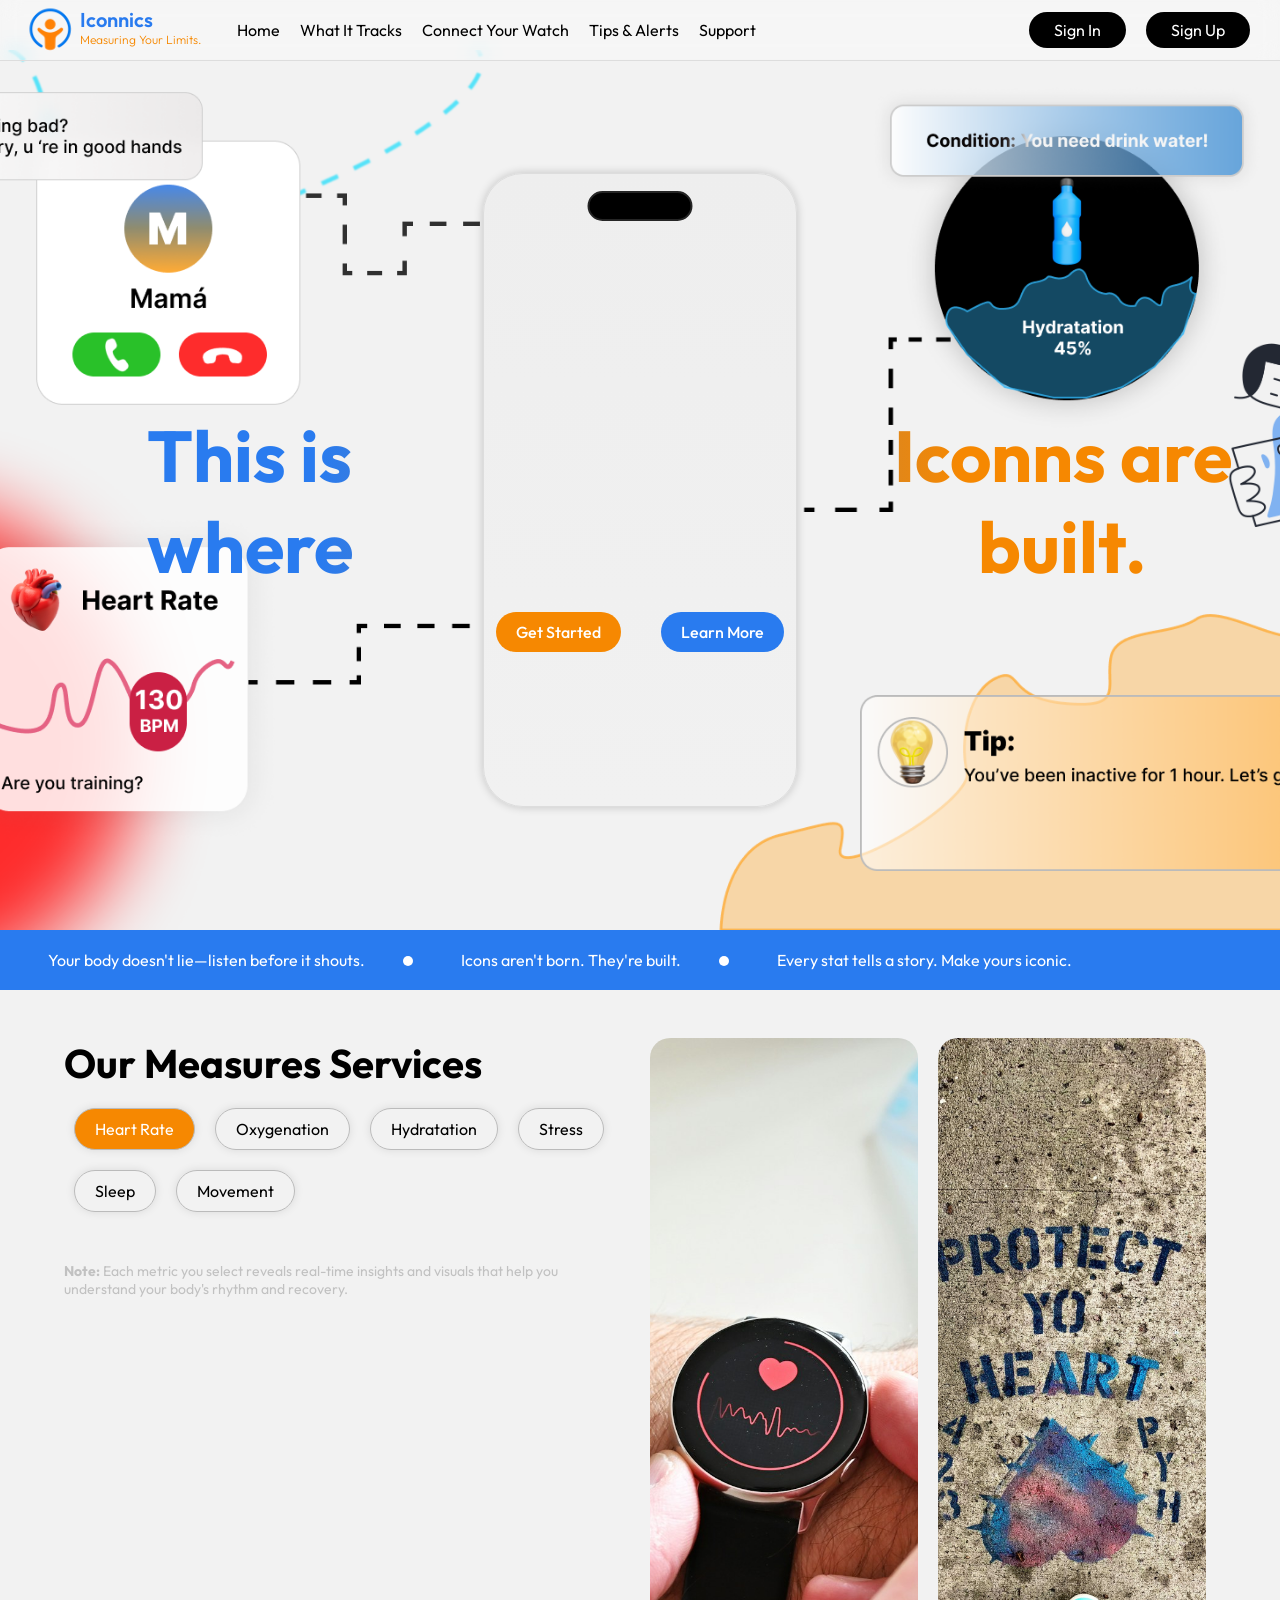
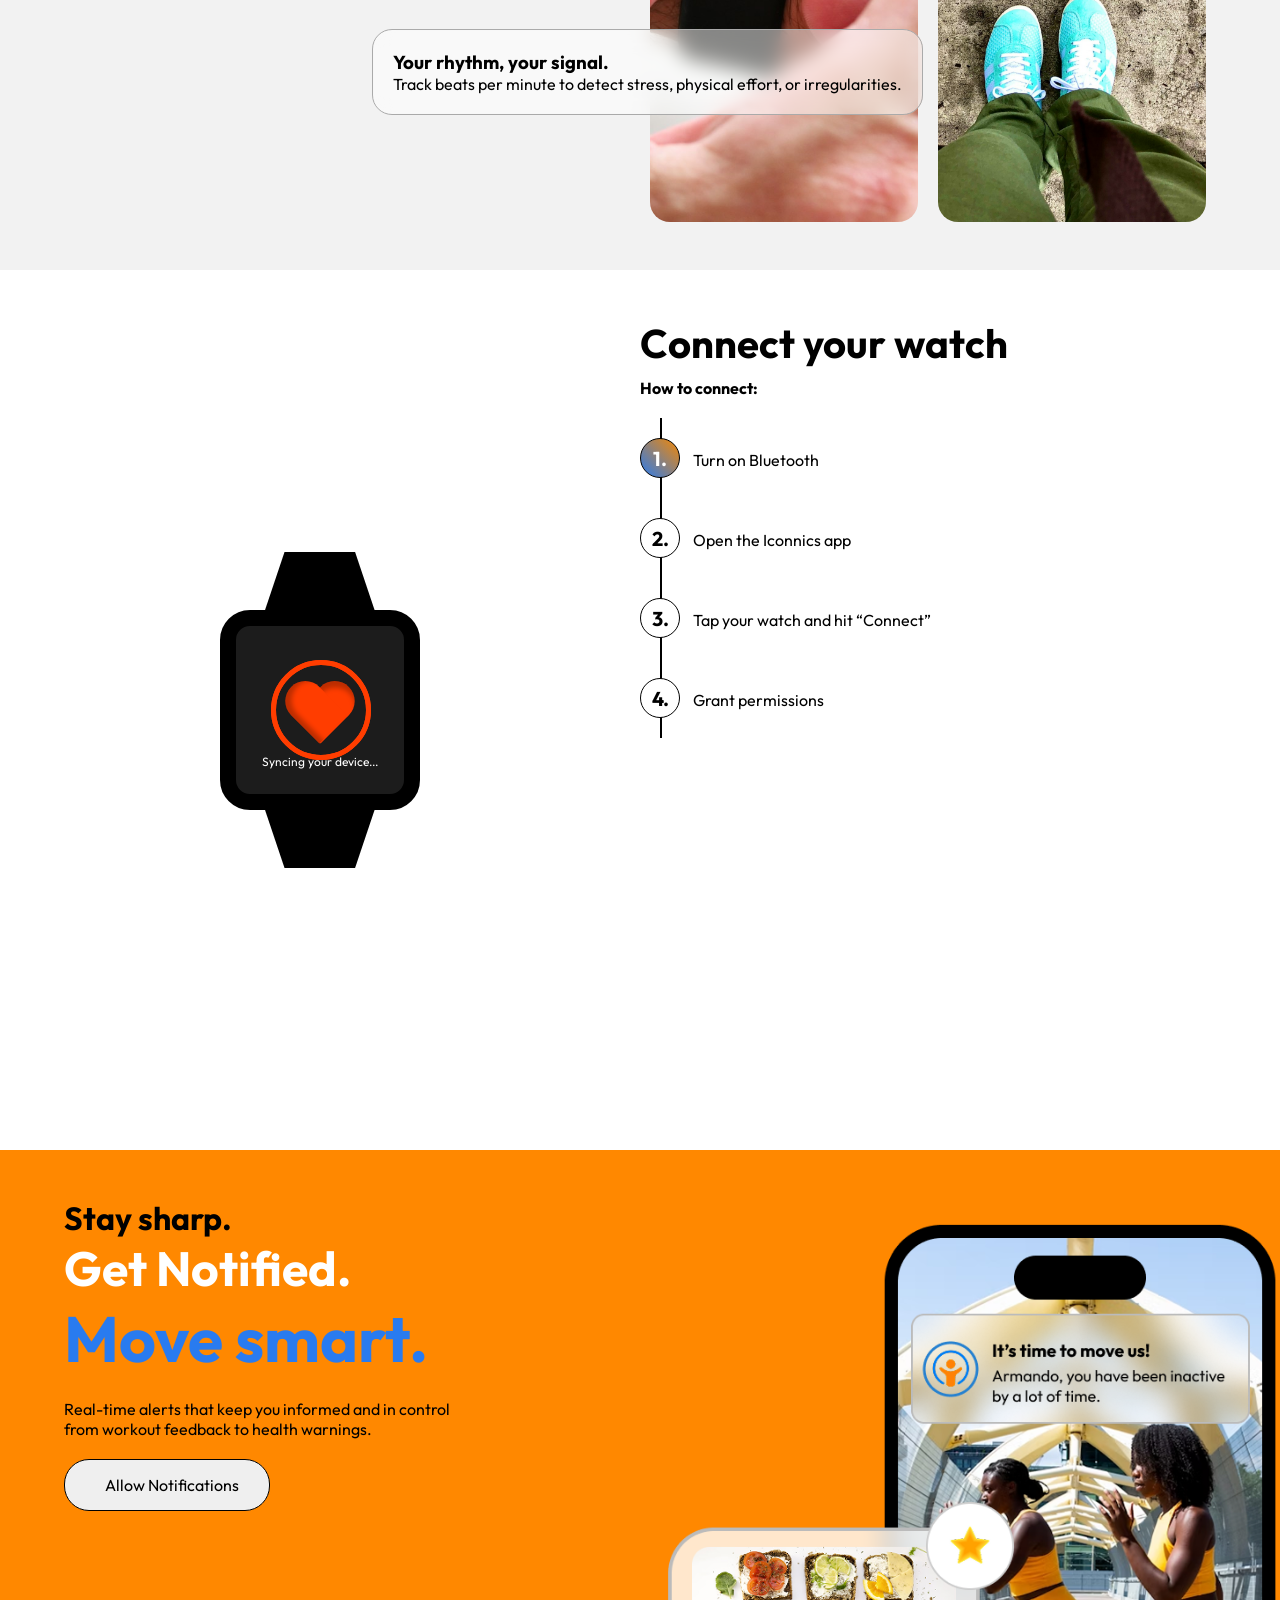
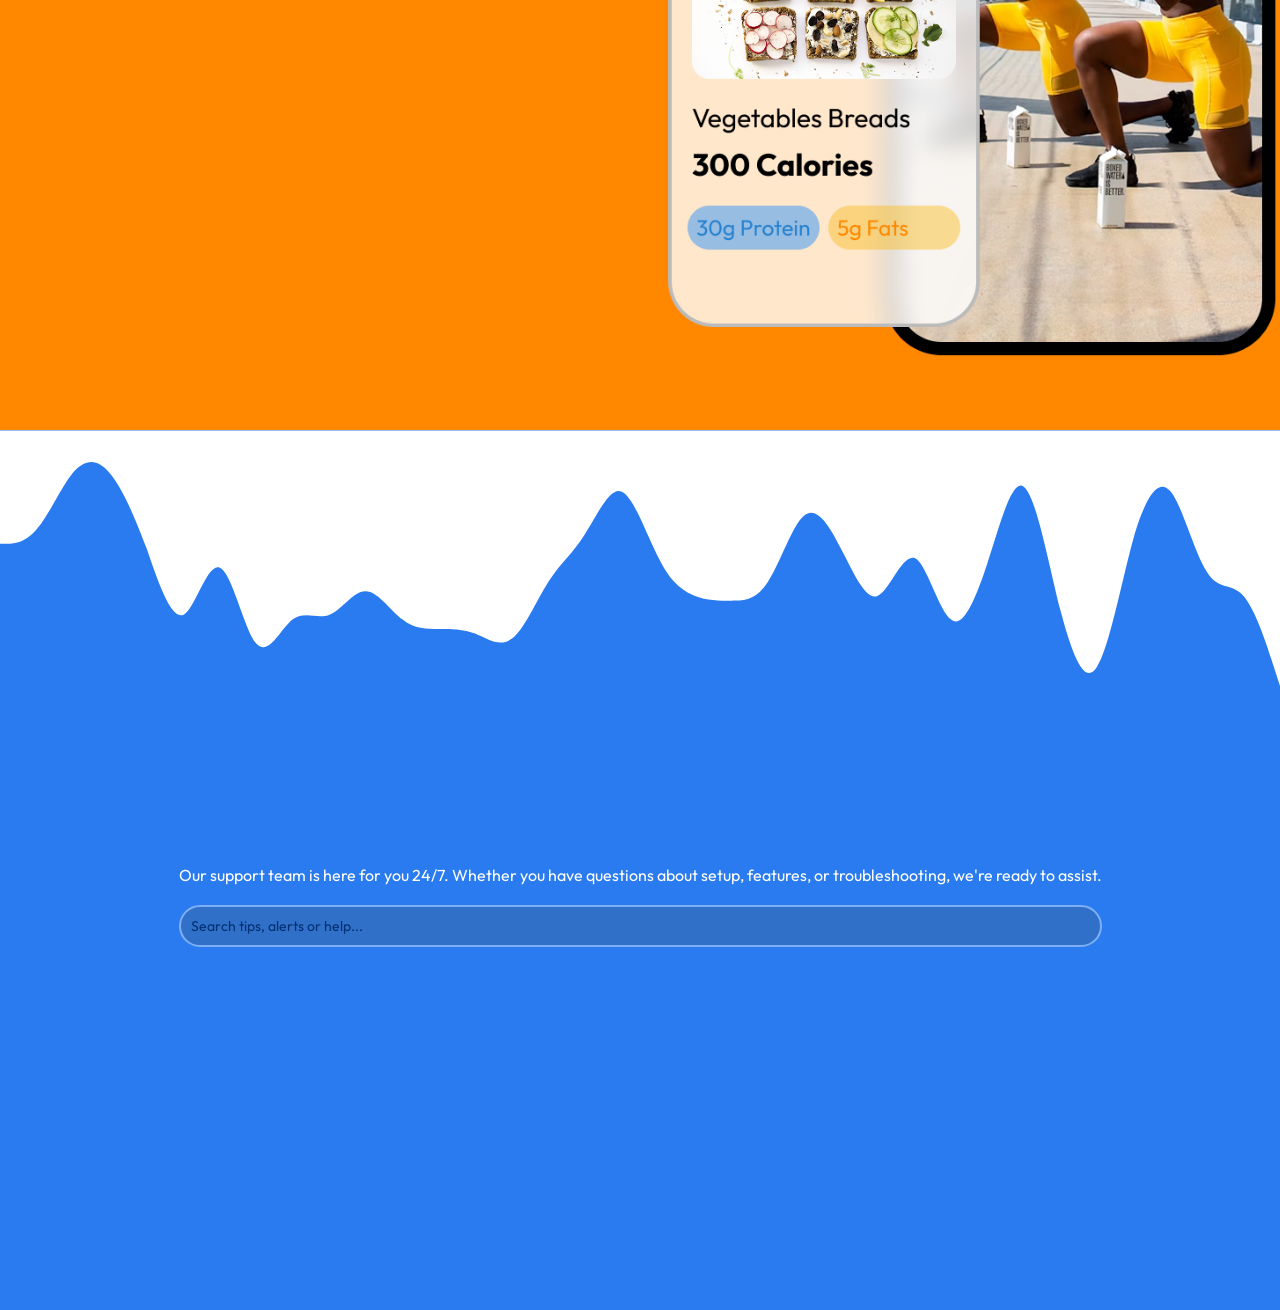
==== commit a2e8313f: "login and register redesigned" ====
--- a/pages/index.html
+++ b/pages/index.html
@@ -196,7 +196,7 @@
             </div>
         </div>
     </div>
-    <script src="../js/index.js"></script>
+    <script type="module" src="../js/index.js"></script>
 </body>
 
 </html>
--- a/css/styles.css
+++ b/css/styles.css
@@ -1,4 +1,4 @@
-@import url('https://fonts.googleapis.com/css2?family=Outfit:wght@100..900&display=swap');
+@import url(../css/fonts.css);
 @import url(../css/loader.css);
 @import url(../css/radar.css);
 *{
